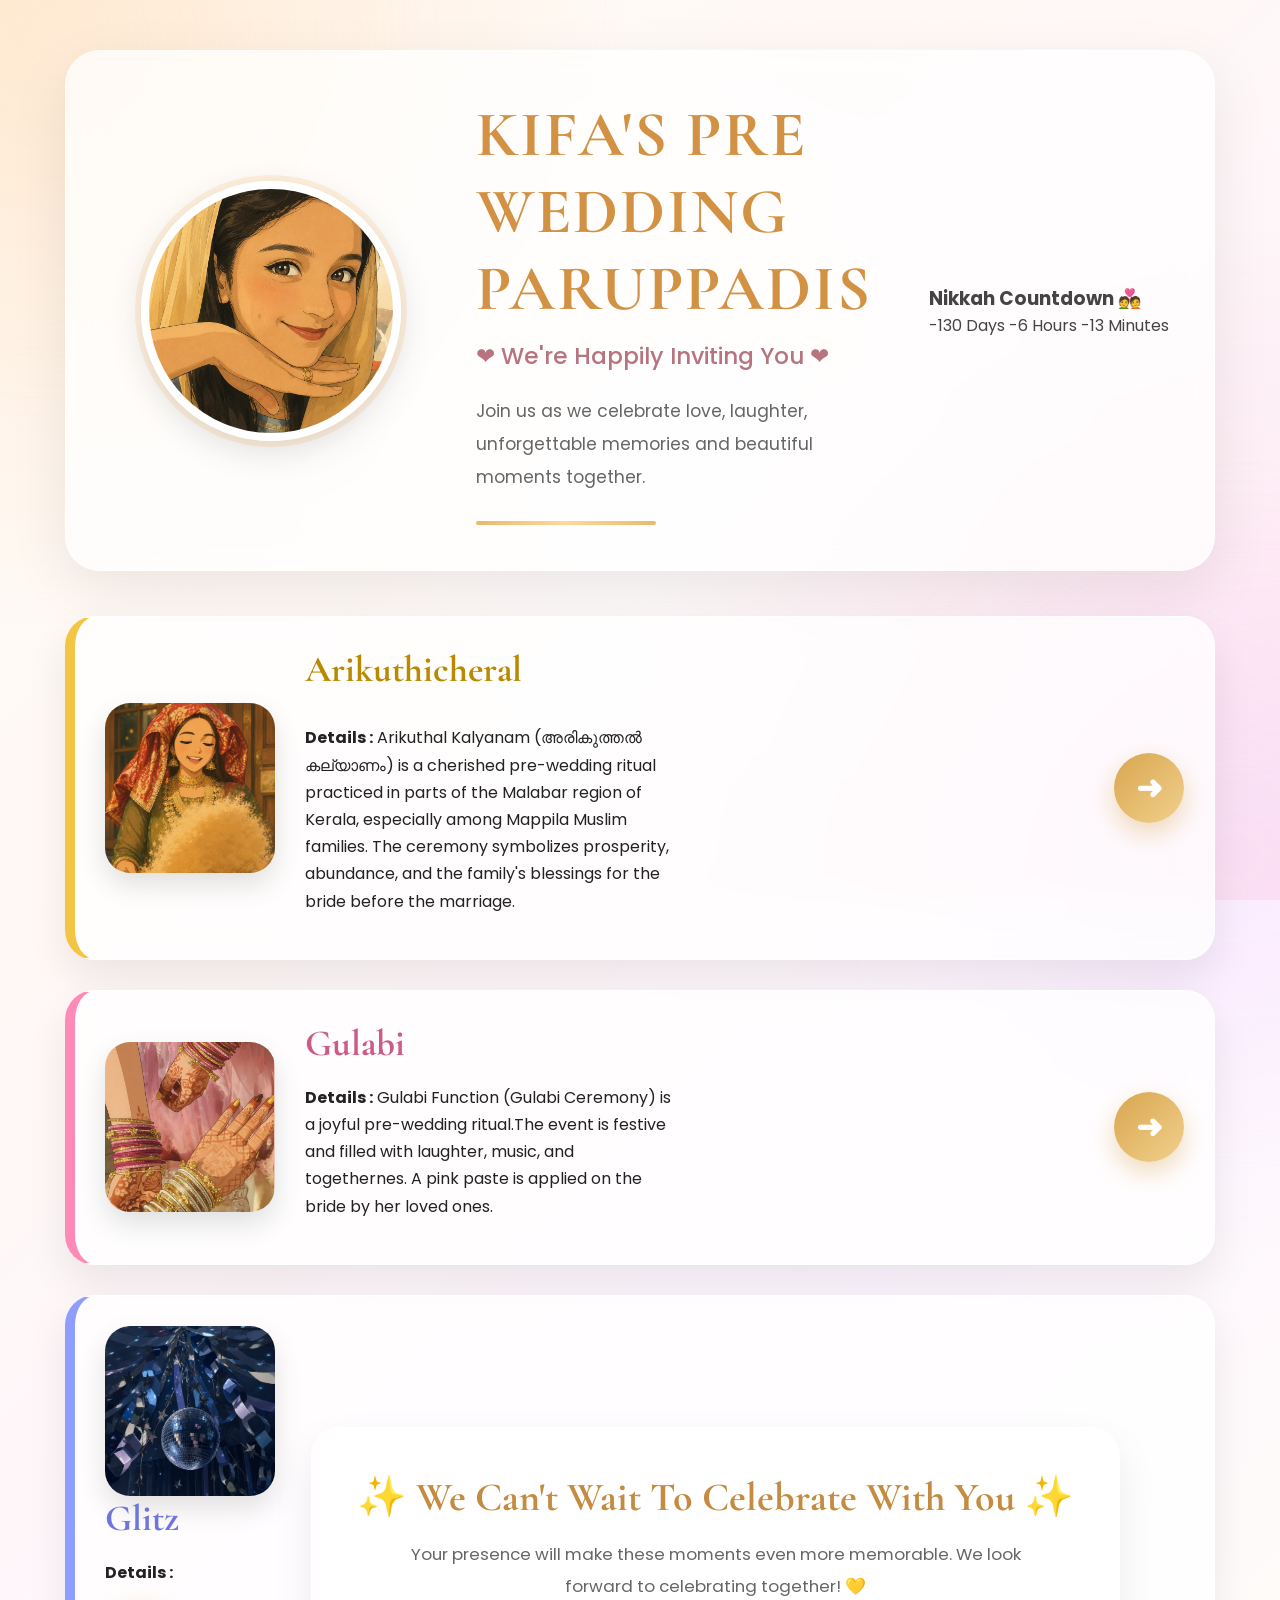
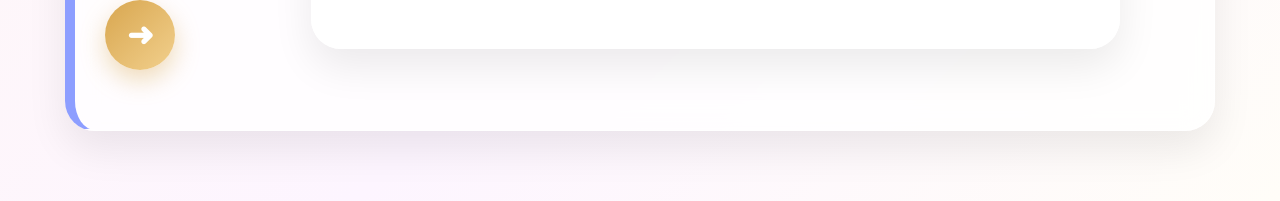
==== index.html @ aa8853e8 "Add Nikkah countdown timer to index.html Added a countdown timer for the Nikkah event and updated th" ====
<!DOCTYPE html>
<html lang="en">

<head>

<meta charset="UTF-8">
<meta name="viewport" content="width=device-width, initial-scale=1.0">

<title>Kifa's Functions</title>

<link rel="stylesheet" href="style.css">

<link href="https://fonts.googleapis.com/css2?family=Poppins:wght@300;400;500;600;700&family=Cormorant+Garamond:wght@500;700&display=swap" rel="stylesheet">

</head>

<body>

<div class="background-blur"></div>

<div class="container">

<!-- ========================= -->
<!-- HERO CARD -->
<!-- ========================= -->

<div class="hero-card">

<div class="hero-left">

<div class="hero-image-circle">

<img src="images\kifa.jpeg"
class="hero-image">

</div>

</div>

<div class="hero-right">

<h1>KIFA'S PRE WEDDING PARUPPADIS</h1>

<h3>❤ We're Happily Inviting You ❤</h3>

<p>

Join us as we celebrate love,
laughter, unforgettable memories
and beautiful moments together.

</p>

<div class="gold-line"></div>

</div>
        <div class="countdown-box">
        <h3>Nikkah Countdown 💑</h3>
        <div id="countdown"></div>
    </div>

</div>
    <script>

const countdown=document.getElementById("countdown");

const target=new Date("July 29, 2026 16:30:00");

setInterval(()=>{

let now=new Date();

let diff=target-now;

let d=Math.floor(diff/(1000*60*60*24));
let h=Math.floor((diff%(1000*60*60*24))/(1000*60*60));
let m=Math.floor((diff%(1000*60*60))/(1000*60));

countdown.innerHTML=
`${d} Days ${h} Hours ${m} Minutes`;

},1000);

</script>

<!-- ========================= -->
<!-- ARIKUTHICHERAL -->
<!-- ========================= -->

<a href="arikuthicheral.html" class="event-link">

<div class="event-card yellow">

<div class="event-image">

<img src="images\ari.jpeg"">

</div>

<div class="event-details">

<h2>Arikuthicheral</h2>

<div class="event-info">

<div>

<p>
    

</p>

<p>


<strong>Details :</strong>

Arikuthal Kalyanam (അരികുത്തൽ കല്യാണം) is a cherished pre-wedding ritual practiced in parts of the Malabar region of Kerala, especially among Mappila Muslim families. The ceremony symbolizes prosperity, abundance, and the family's blessings for the bride before the marriage.

</p>

<p>



</div>

</div>

</div>

<div class="open-button">

➜

</div>

</div>

</a>
<!-- ========================= -->
<!-- GULABI -->
<!-- ========================= -->

<a href="gulabi.html" class="event-link">

<div class="event-card pink">

<div class="event-image">

<img src="images\gulabi.jpeg" alt="Gulabi">

</div>

<div class="event-details">

<h2>Gulabi</h2>

<div class="event-info">

<div>

<p>

<strong>Details :</strong>
Gulabi Function (Gulabi Ceremony) is a joyful pre-wedding ritual.The event is festive and filled with laughter, music, and togethernes. A pink paste is applied on the bride by her loved ones.
</p>

</div>

<div>



</div>

</div>

</div>

<div class="open-button">

➜

</div>

</div>

</a>


<!-- ========================= -->
<!-- GLITZ -->
<!-- ========================= -->

<a href="glitz.html" class="event-link">

<div class="event-card blue">

<div class="event-image">

<img src="images\glitz.jpeg" alt="Glitz">

</div>

<div class="event-details">

<h2>Glitz</h2>

<div class="event-info">

<div>

<p>

<strong>Details :</strong>
</p>

</div>

</div>

<div class="open-button">

➜

</div>

</div>

</a>


<!-- ========================= -->
<!-- FOOTER -->
<!-- ========================= -->

<div class="footer-card">

<h2>✨ We Can't Wait To Celebrate With You ✨</h2>

<p>

Your presence will make these moments
even more memorable.

We look forward to celebrating together!

💛

</p>

</div>

</div>

</body>

</html>
---- style.css ----
/* ================================================= */
/* GLOBAL STYLES */
/* ================================================= */

*{
    margin:0;
    padding:0;
    box-sizing:border-box;
}

html{
    scroll-behavior:smooth;
}

body{

    font-family:'Poppins',sans-serif;

    background:
    linear-gradient(
    135deg,
    #fffdf8 0%,
    #fff8f4 30%,
    #fdf5ff 70%,
    #fffdf8 100%
    );

    color:#444;

    overflow-x:hidden;

    min-height:100vh;

    position:relative;
}

/* BACKGROUND GLOW */

.background-blur{

    position:fixed;

    inset:0;

    z-index:-2;

    background:

    radial-gradient(circle at top left,
    rgba(255,213,170,.45),
    transparent 40%),

    radial-gradient(circle at bottom right,
    rgba(255,185,210,.35),
    transparent 45%),

    radial-gradient(circle at center,
    rgba(255,255,255,.5),
    transparent 60%);
}

/* FLOATING BACKGROUND BLOBS */

body::before{

    content:"";

    position:fixed;

    width:420px;
    height:420px;

    background:#ffe7cc;

    border-radius:50%;

    top:-170px;
    left:-150px;

    opacity:.30;

    filter:blur(90px);

    animation:blobMove1 18s ease-in-out infinite alternate;

    z-index:-1;
}

body::after{

    content:"";

    position:fixed;

    width:450px;
    height:450px;

    background:#f6d9ff;

    border-radius:50%;

    bottom:-180px;
    right:-180px;

    opacity:.30;

    filter:blur(90px);

    animation:blobMove2 20s ease-in-out infinite alternate;

    z-index:-1;
}

/* ================================================= */
/* CONTAINER */
/* ================================================= */

.container{

    width:92%;

    max-width:1150px;

    margin:auto;

    padding:50px 0 70px;
}

/* ================================================= */
/* HERO */
/* ================================================= */

.hero-card{

    position:relative;

    display:flex;

    align-items:center;

    gap:45px;

    background:
    rgba(255,255,255,.75);

    backdrop-filter:blur(16px);

    border-radius:35px;

    padding:45px;

    margin-bottom:45px;

    box-shadow:
    0 20px 60px rgba(0,0,0,.08);

    border:1px solid rgba(255,255,255,.7);

    animation:fadeUp .9s ease;
}

/* LEFT */

.hero-left{

    width:320px;

    display:flex;

    justify-content:center;

    align-items:center;
}

.hero-image-circle{

    width:260px;

    height:260px;

    border-radius:50%;

    overflow:hidden;

    border:8px solid white;

    box-shadow:

    0 10px 35px rgba(0,0,0,.12),

    0 0 0 6px rgba(255,223,186,.45);

    transition:.5s;
}

.hero-image-circle:hover{

    transform:scale(1.04);
}

.hero-image{

    width:100%;

    height:100%;

    object-fit:cover;
}

/* RIGHT */

.hero-right{

    flex:1;
}

.hero-right h1{

    font-family:
    'Cormorant Garamond',
    serif;

    font-size:4rem;

    color:#d29143;

    letter-spacing:2px;

    margin-bottom:12px;
}

.hero-right h3{

    color:#b7747f;

    font-weight:500;

    font-size:1.45rem;

    margin-bottom:22px;
}

.hero-right p{

    line-height:1.9;

    font-size:1.08rem;

    color:#666;

    max-width:550px;
}

/* GOLD DIVIDER */

.gold-line{

    width:180px;

    height:4px;

    border-radius:30px;

    margin-top:28px;

    background:
    linear-gradient(
    90deg,
    #e8bb69,
    #ffd89c,
    #e8bb69
    );

    animation:goldGlow 3s infinite;
}

/* ================================================= */
/* FLORAL DECORATION */
/* ================================================= */

.corner-flower{

    position:absolute;

    width:120px;

    pointer-events:none;

    opacity:.9;
}

.top-flower{

    top:-18px;

    right:-18px;
}

.bottom-flower{

    bottom:-18px;

    left:-18px;

    transform:rotate(180deg);
}

/* ================================================= */
/* ANIMATIONS */
/* ================================================= */

@keyframes fadeUp{

    from{

        opacity:0;

        transform:
        translateY(35px);
    }

    to{

        opacity:1;

        transform:
        translateY(0);
    }
}

@keyframes goldGlow{

    0%{

        opacity:.7;

        transform:scaleX(.9);
    }

    50%{

        opacity:1;

        transform:scaleX(1.05);
    }

    100%{

        opacity:.7;

        transform:scaleX(.9);
    }
}

@keyframes blobMove1{

    from{

        transform:
        translate(0,0);
    }

    to{

        transform:
        translate(80px,60px);
    }
}

@keyframes blobMove2{

    from{

        transform:
        translate(0,0);
    }

    to{

        transform:
        translate(-80px,-70px);
    }
}

/* ================================================= */
/* EVENT LINKS */
/* ================================================= */

.event-link{

    text-decoration:none;

    color:inherit;

    display:block;

    margin-bottom:30px;
}

/* ================================================= */
/* EVENT CARD */
/* ================================================= */

.event-card{

    position:relative;

    display:flex;

    align-items:center;

    gap:30px;

    padding:30px;

    border-radius:30px;

    background:
    rgba(255,255,255,.78);

    backdrop-filter:blur(15px);

    border:1px solid rgba(255,255,255,.7);

    box-shadow:
    0 18px 40px rgba(0,0,0,.08);

    transition:
    transform .4s,
    box-shadow .4s;

    overflow:hidden;

    animation:
    fadeUp .9s ease;
}

/* SHINE EFFECT */

.event-card::before{

    content:"";

    position:absolute;

    top:0;

    left:-130%;

    width:60%;

    height:100%;

    background:

    linear-gradient(
    90deg,
    transparent,
    rgba(255,255,255,.85),
    transparent
    );

    transform:skewX(-25deg);

    transition:1.2s;
}

.event-card:hover::before{

    left:150%;
}

/* HOVER */

.event-card:hover{

    transform:
    translateY(-10px)
    scale(1.02);

    box-shadow:
    0 28px 60px rgba(0,0,0,.14);
}

/* ================================================= */
/* COLOURED LEFT BORDER */
/* ================================================= */

.yellow{

    border-left:10px solid #f4c542;
}

.pink{

    border-left:10px solid #ff8ab8;
}

.blue{

    border-left:10px solid #8d9eff;
}

/* ================================================= */
/* EVENT IMAGE */
/* ================================================= */

.event-image{

    width:170px;

    height:170px;

    flex-shrink:0;

    border-radius:25px;

    overflow:hidden;

    background:white;

    box-shadow:
    0 12px 28px rgba(0,0,0,.12);

    transition:.4s;
}

.event-card:hover .event-image{

    transform:
    rotate(-2deg)
    scale(1.04);
}

.event-image img{

    width:100%;

    height:100%;

    object-fit:cover;

    display:block;
}

/* ================================================= */
/* EVENT DETAILS */
/* ================================================= */

.event-details{

    flex:1;
}

.event-details h2{

    font-family:
    'Cormorant Garamond',
    serif;

    font-size:2.3rem;

    color:#b77b3d;

    margin-bottom:18px;
}

/* ================================================= */
/* INFORMATION GRID */
/* ================================================= */

.event-info{

    display:grid;

    grid-template-columns:
    1fr
    1fr;

    gap:18px 40px;
}

.event-info p{

    margin-bottom:14px;

    font-size:1rem;

    line-height:1.7;

    color:#222;
}

.event-info strong{

    color:#222;
}

/* ================================================= */
/* OPEN BUTTON */
/* ================================================= */

.open-button{

    width:70px;

    height:70px;

    flex-shrink:0;

    border-radius:50%;

    display:flex;

    align-items:center;

    justify-content:center;

    font-size:2rem;

    font-weight:700;

    color:white;

    background:

    linear-gradient(
    135deg,
    #d8a64f,
    #f2d08d
    );

    box-shadow:
    0 10px 25px rgba(216,166,79,.4);

    transition:.4s;
}

.event-card:hover .open-button{

    transform:
    rotate(45deg)
    scale(1.12);

    box-shadow:
    0 15px 35px rgba(216,166,79,.6);
}

/* ================================================= */
/* DIFFERENT TITLE COLOURS */
/* ================================================= */

.yellow h2{

    color:#b98900;
}

.pink h2{

    color:#cc5b88;
}

.blue h2{

    color:#6d76dd;
}

/* ================================================= */
/* CARD GLOW */
/* ================================================= */

.event-card:hover{

    border-color:
    rgba(255,220,180,.8);
}

.event-card:hover .event-image{

    box-shadow:

    0 20px 35px rgba(0,0,0,.18),

    0 0 20px rgba(255,220,180,.5);
}

/* ================================================= */
/* FOOTER CARD */
/* ================================================= */

.footer-card{

    margin-top:50px;

    background:
    rgba(255,255,255,.75);

    backdrop-filter:blur(15px);

    border-radius:30px;

    padding:45px;

    text-align:center;

    box-shadow:
    0 18px 40px rgba(0,0,0,.08);

    border:1px solid rgba(255,255,255,.7);

    animation:fadeUp 1s ease;
}

.footer-card h2{

    font-family:'Cormorant Garamond',serif;

    font-size:2.5rem;

    color:#c48b41;

    margin-bottom:18px;
}

.footer-card p{

    font-size:1.05rem;

    line-height:1.9;

    color:#666;

    max-width:650px;

    margin:auto;
}

/* ================================================= */
/* SCROLLBAR */
/* ================================================= */

::-webkit-scrollbar{

    width:10px;
}

::-webkit-scrollbar-track{

    background:#f8f5f2;
}

::-webkit-scrollbar-thumb{

    background:#d7b07a;

    border-radius:20px;
}

::-webkit-scrollbar-thumb:hover{

    background:#c69555;
}

/* ================================================= */
/* IMAGE HOVER EFFECT */
/* ================================================= */

.hero-image{

    transition:
    transform .5s ease,
    filter .5s ease;
}

.hero-image:hover{

    transform:scale(1.08);

    filter:brightness(1.08);
}

.event-image img{

    transition:
    transform .5s ease;
}

.event-card:hover .event-image img{

    transform:scale(1.08);
}

/* ================================================= */
/* CARD ENTRANCE DELAYS */
/* ================================================= */

.event-link:nth-of-type(1){

    animation-delay:.15s;
}

.event-link:nth-of-type(2){

    animation-delay:.3s;
}

.event-link:nth-of-type(3){

    animation-delay:.45s;
}

/* ================================================= */
/* SMALL TRANSITIONS */
/* ================================================= */

h1,
h2,
h3,
p,
img,
a,
div{

    transition:.3s;
}

/* ================================================= */
/* TABLET */
/* ================================================= */

@media (max-width:992px){

.hero-card{

    flex-direction:column;

    text-align:center;

    padding:35px;
}

.hero-left{

    width:100%;
}

.hero-right{

    width:100%;
}

.hero-right p{

    max-width:100%;
}

.event-card{

    flex-direction:column;

    align-items:center;

    text-align:center;
}

.event-info{

    grid-template-columns:1fr;

    gap:10px;
}

.open-button{

    margin-top:20px;
}

}

/* ================================================= */
/* MOBILE */
/* ================================================= */

@media (max-width:768px){

.container{

    width:95%;

    padding:25px 0 40px;
}

.hero-card{

    padding:25px;
}

.hero-image-circle{

    width:190px;

    height:190px;
}

.hero-right h1{

    font-size:2.4rem;
}

.hero-right h3{

    font-size:1.15rem;
}

.hero-right p{

    font-size:.95rem;

    line-height:1.7;
}

.corner-flower{

    width:70px;
}

.event-card{

    padding:22px;

    gap:20px;
}

.event-image{

    width:140px;

    height:140px;
}

.event-details h2{

    font-size:2rem;
}

.event-info{

    display:block;
}

.event-info p{

    font-size:.92rem;

    margin-bottom:12px;
}

.open-button{

    width:58px;

    height:58px;

    font-size:1.6rem;
}

.footer-card{

    padding:28px;
}

.footer-card h2{

    font-size:2rem;
}

.footer-card p{

    font-size:.95rem;
}

}

/* ================================================= */
/* SMALL MOBILE */
/* ================================================= */

@media (max-width:480px){

.hero-right h1{

    font-size:2rem;
}

.hero-image-circle{

    width:160px;

    height:160px;
}

.event-image{

    width:120px;

    height:120px;
}

.event-details h2{

    font-size:1.7rem;
}

.event-info p{

    font-size:.88rem;
}

.open-button{

    width:52px;

    height:52px;

    font-size:1.4rem;
}

.footer-card h2{

    font-size:1.7rem;
}

}

/* ================================================= */
/* FLOATING ANIMATION */
/* ================================================= */

.hero-card{

    animation:
    fadeUp 1s ease,
    floatingCard 6s ease-in-out infinite;
}

@keyframes floatingCard{

    0%{

        transform:translateY(0px);
    }

    50%{

        transform:translateY(-6px);
    }

    100%{

        transform:translateY(0px);
    }
}

/* ================================================= */
/* SOFT GLOW */
/* ================================================= */

.hero-card:hover,
.footer-card:hover{

    box-shadow:
    0 25px 60px rgba(212,170,95,.18);
}

.event-card:hover{

    box-shadow:
    0 25px 55px rgba(212,170,95,.20);
}
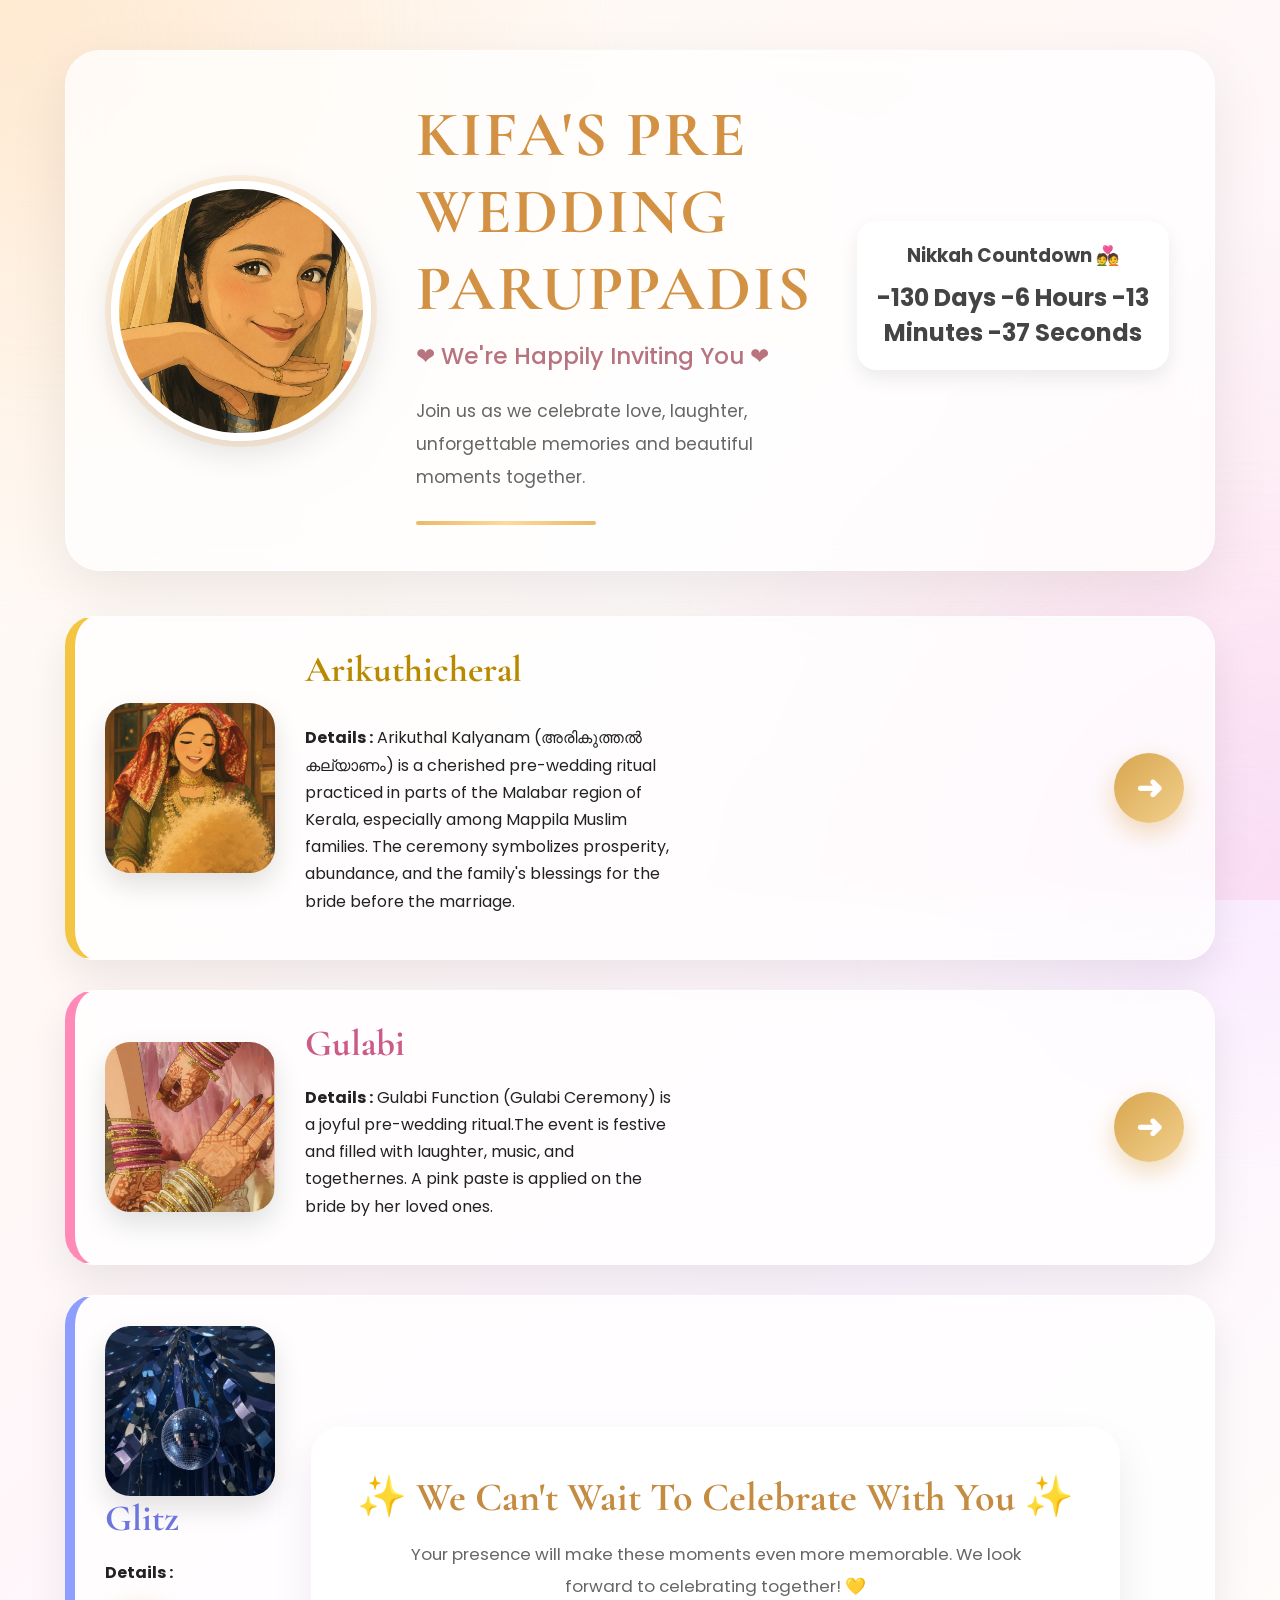
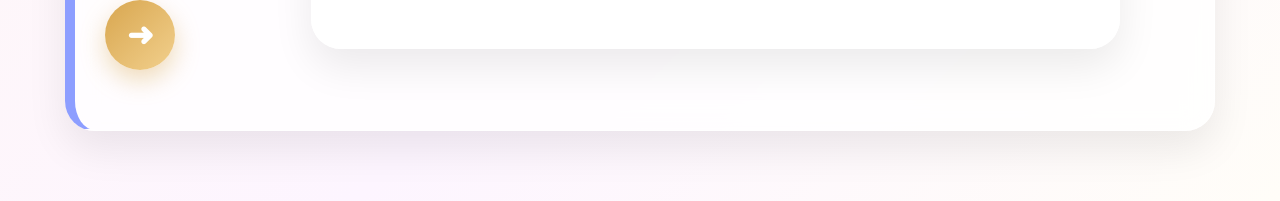
==== commit 4670bb97: "Enhance countdown timer with seconds display Added seconds to the countdown timer and fixed formatti" ====
--- a/index.html
+++ b/index.html
@@ -75,9 +75,10 @@
 let d=Math.floor(diff/(1000*60*60*24));
 let h=Math.floor((diff%(1000*60*60*24))/(1000*60*60));
 let m=Math.floor((diff%(1000*60*60))/(1000*60));
-
+let s=Math.floor((diff%(1000*60))/(1000));
+        
 countdown.innerHTML=
-`${d} Days ${h} Hours ${m} Minutes`;
+`${d} Days ${h} Hours ${m} Minutes ${s} Seconds` ;
 
 },1000);
 
--- a/style.css
+++ b/style.css
@@ -59,6 +59,21 @@
     transparent 60%);
 }
 
+
+.countdown-box{
+background:white;
+padding:20px;
+margin-bottom:30px;
+border-radius:20px;
+text-align:center;
+box-shadow:0 8px 20px rgba(0,0,0,.08);
+}
+
+#countdown{
+font-size:1.5rem;
+margin-top:10px;
+font-weight:bold;
+}
 /* FLOATING BACKGROUND BLOBS */
 
 body::before{
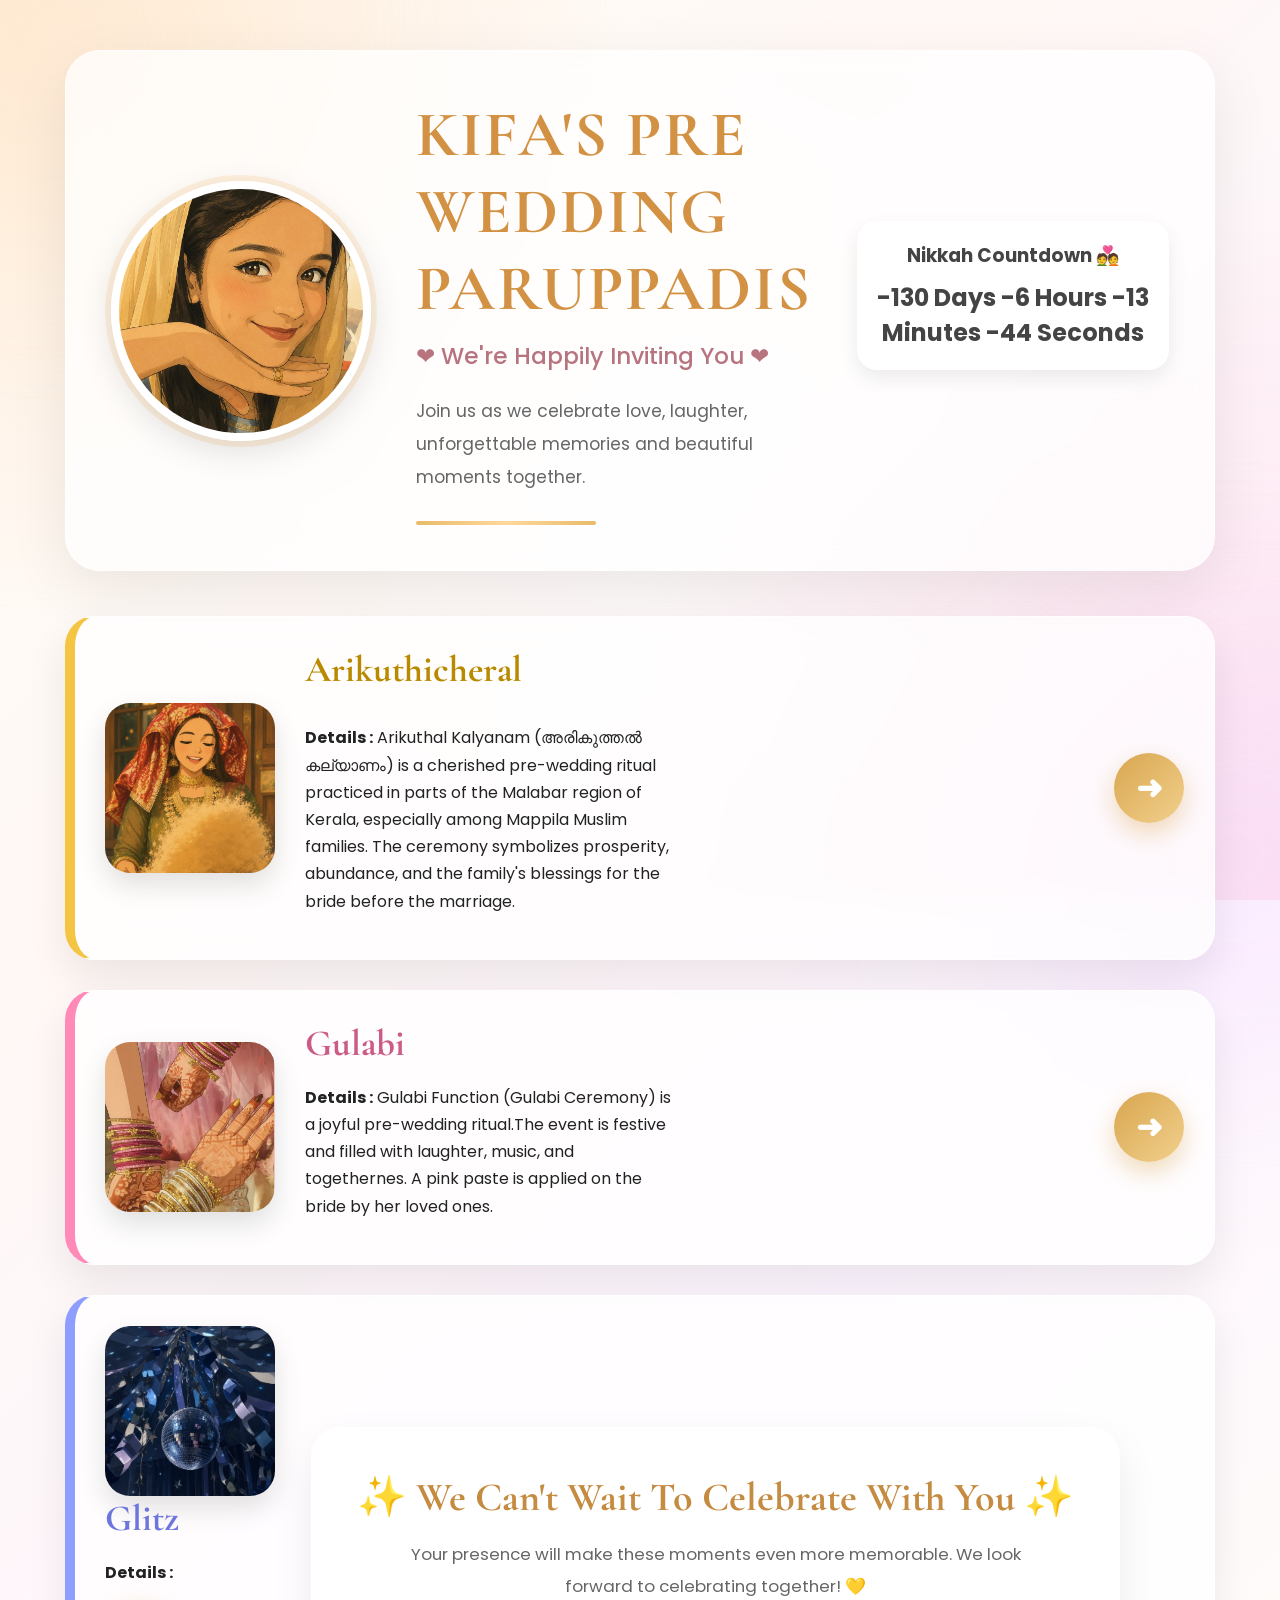
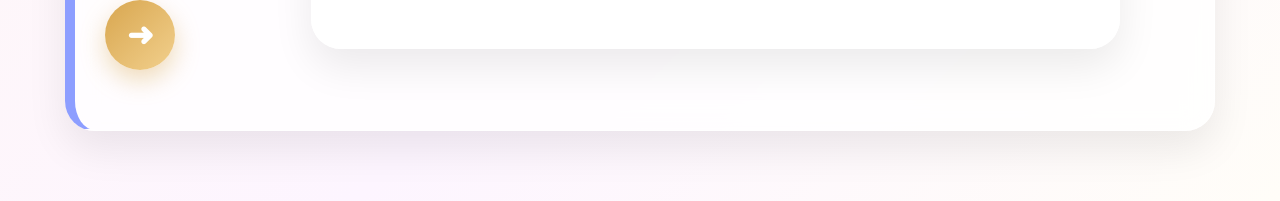
==== commit 9fd03628: "Fix HTML structure and update countdown script" ====
--- a/index.html
+++ b/index.html
@@ -60,7 +60,8 @@
     </div>
 
 </div>
-    <script>
+    
+<script>
 
 const countdown=document.getElementById("countdown");
 
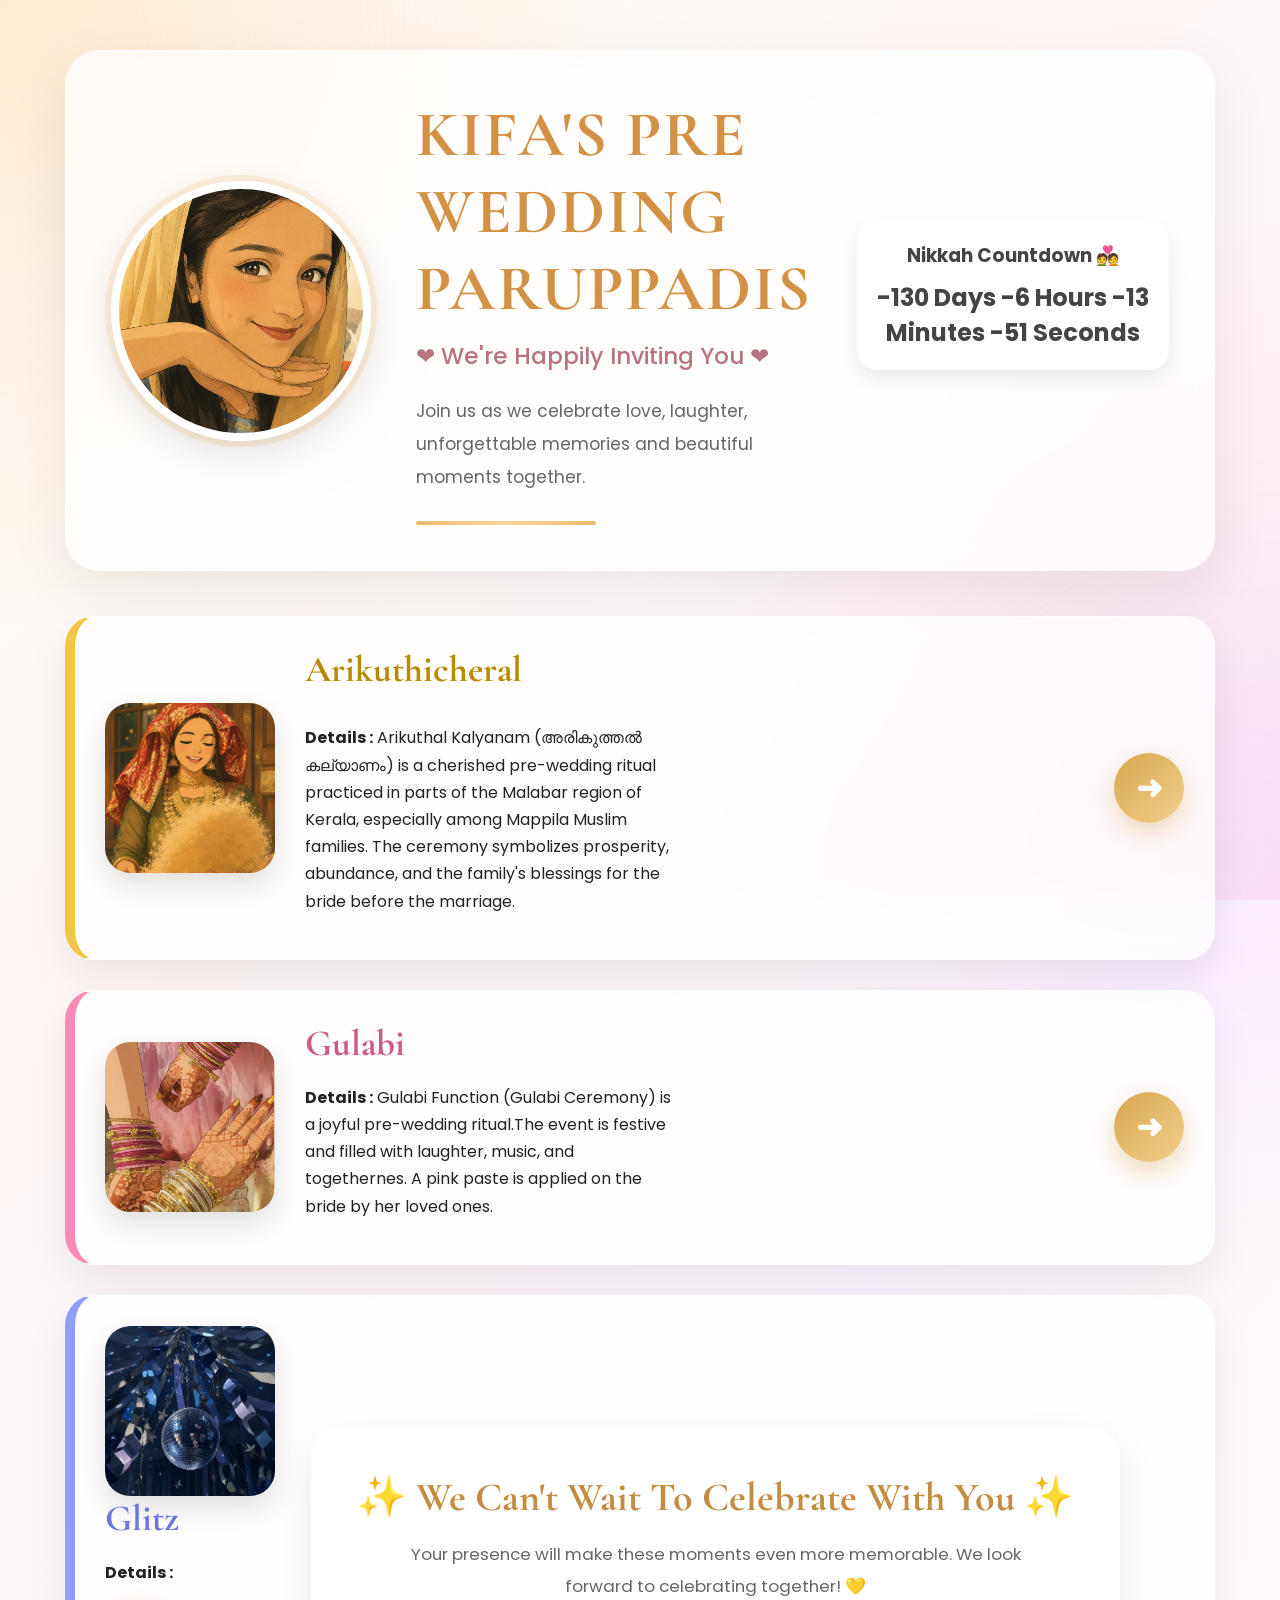
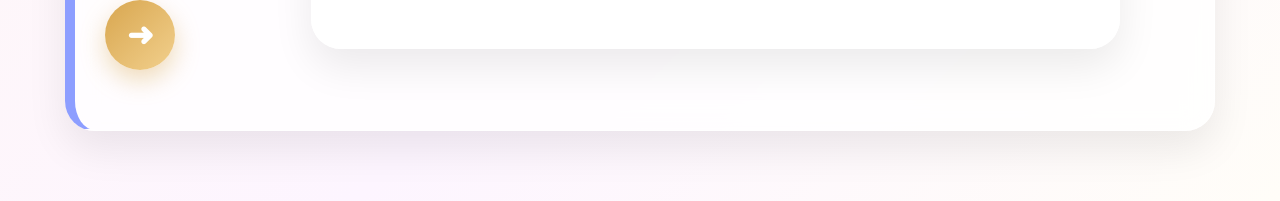
==== commit 281b729e: "Update index.html" ====
--- a/index.html
+++ b/index.html
@@ -95,7 +95,7 @@
 
 <div class="event-image">
 
-<img src="images\ari.jpeg"">
+<img src="images\ari.jpeg">
 
 </div>
 
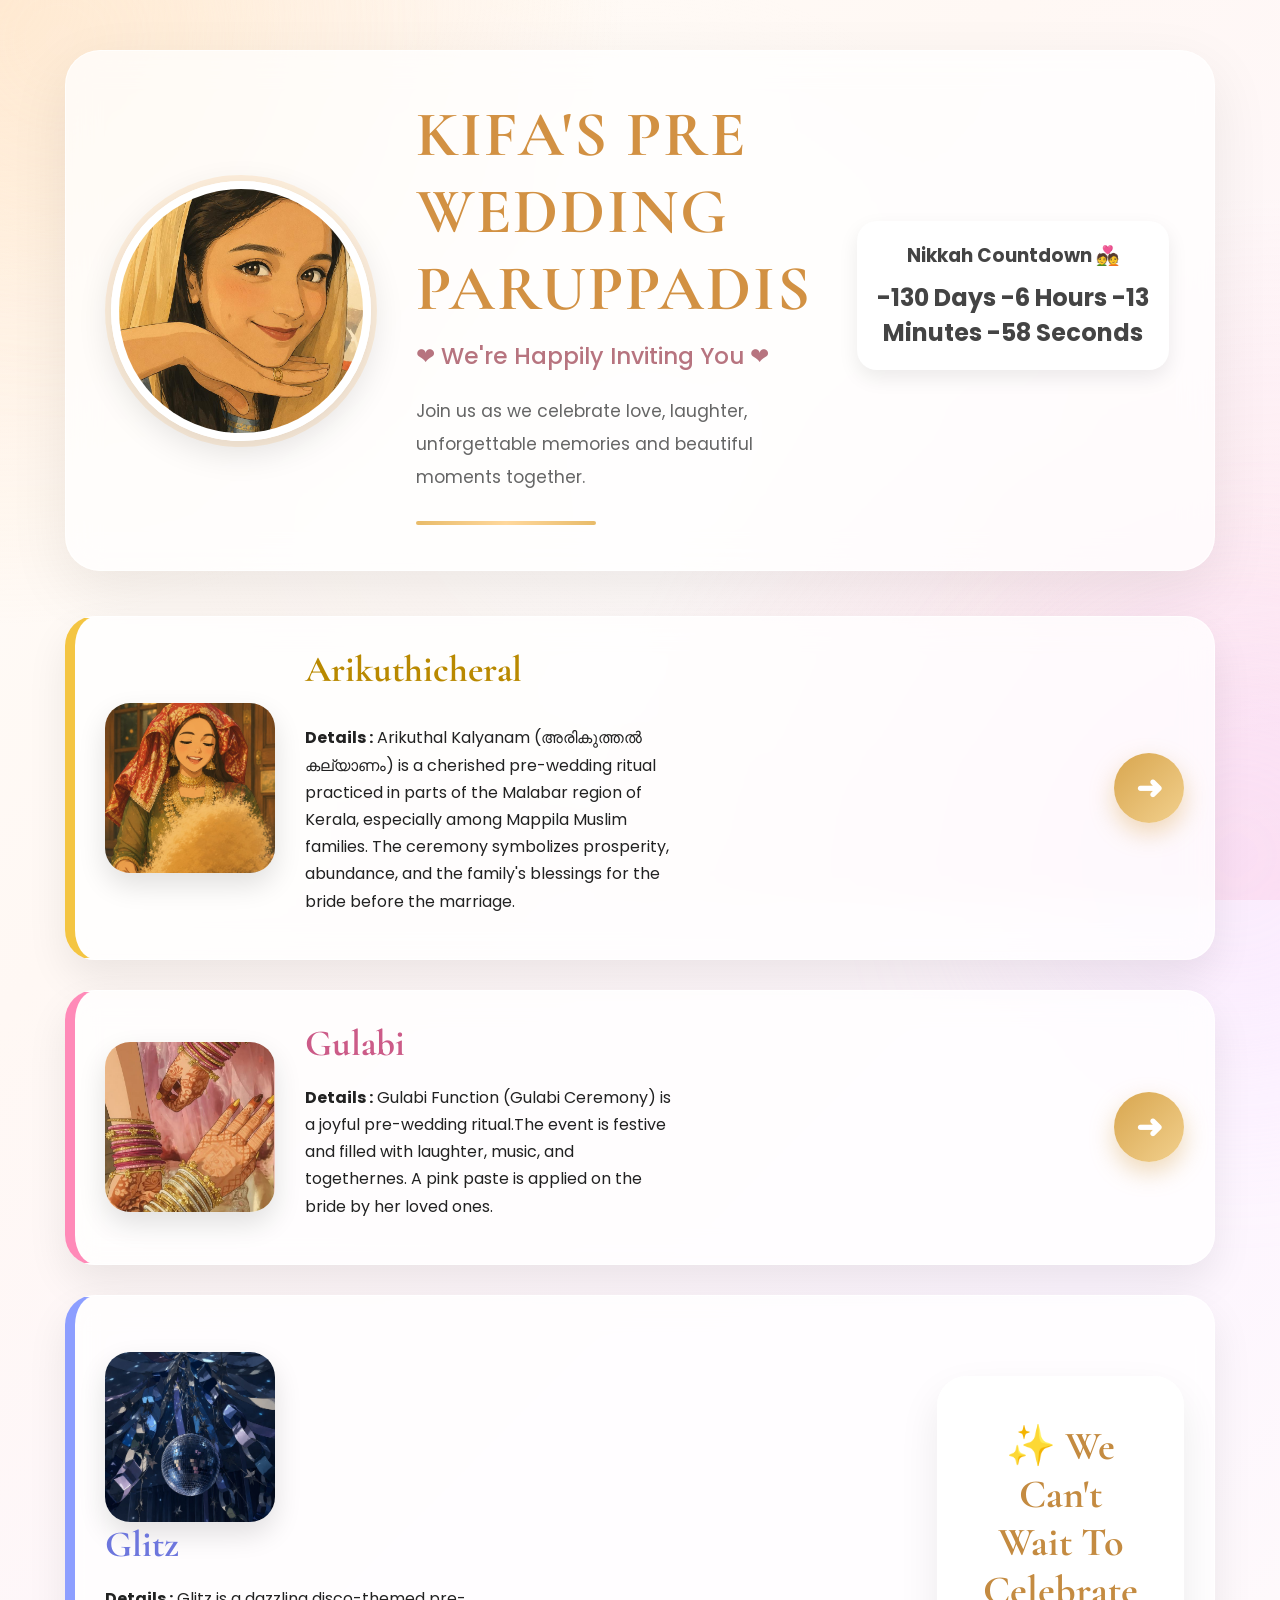
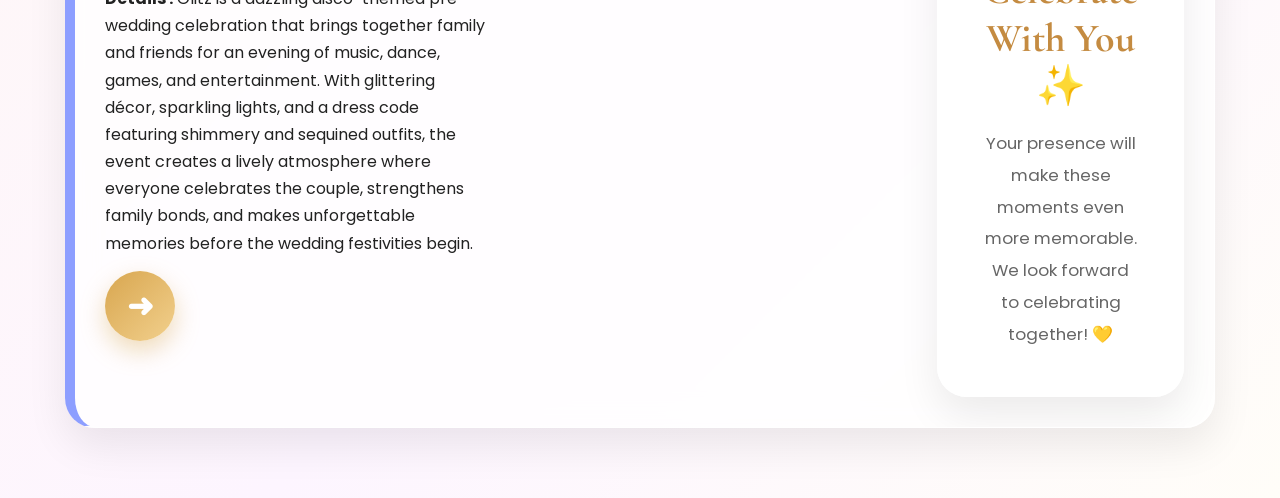
==== commit 3d91851f: "Fix HTML formatting and improve event details" ====
--- a/index.html
+++ b/index.html
@@ -216,6 +216,9 @@
 <p>
 
 <strong>Details :</strong>
+
+Glitz is a dazzling disco-themed pre-wedding celebration that brings together family and friends for an evening of music, dance, games, and entertainment. With glittering décor, sparkling lights, and a dress code featuring shimmery and sequined outfits, the event creates a lively atmosphere where everyone celebrates the couple, strengthens family bonds, and makes unforgettable memories before the wedding festivities begin.
+
 </p>
 
 </div>
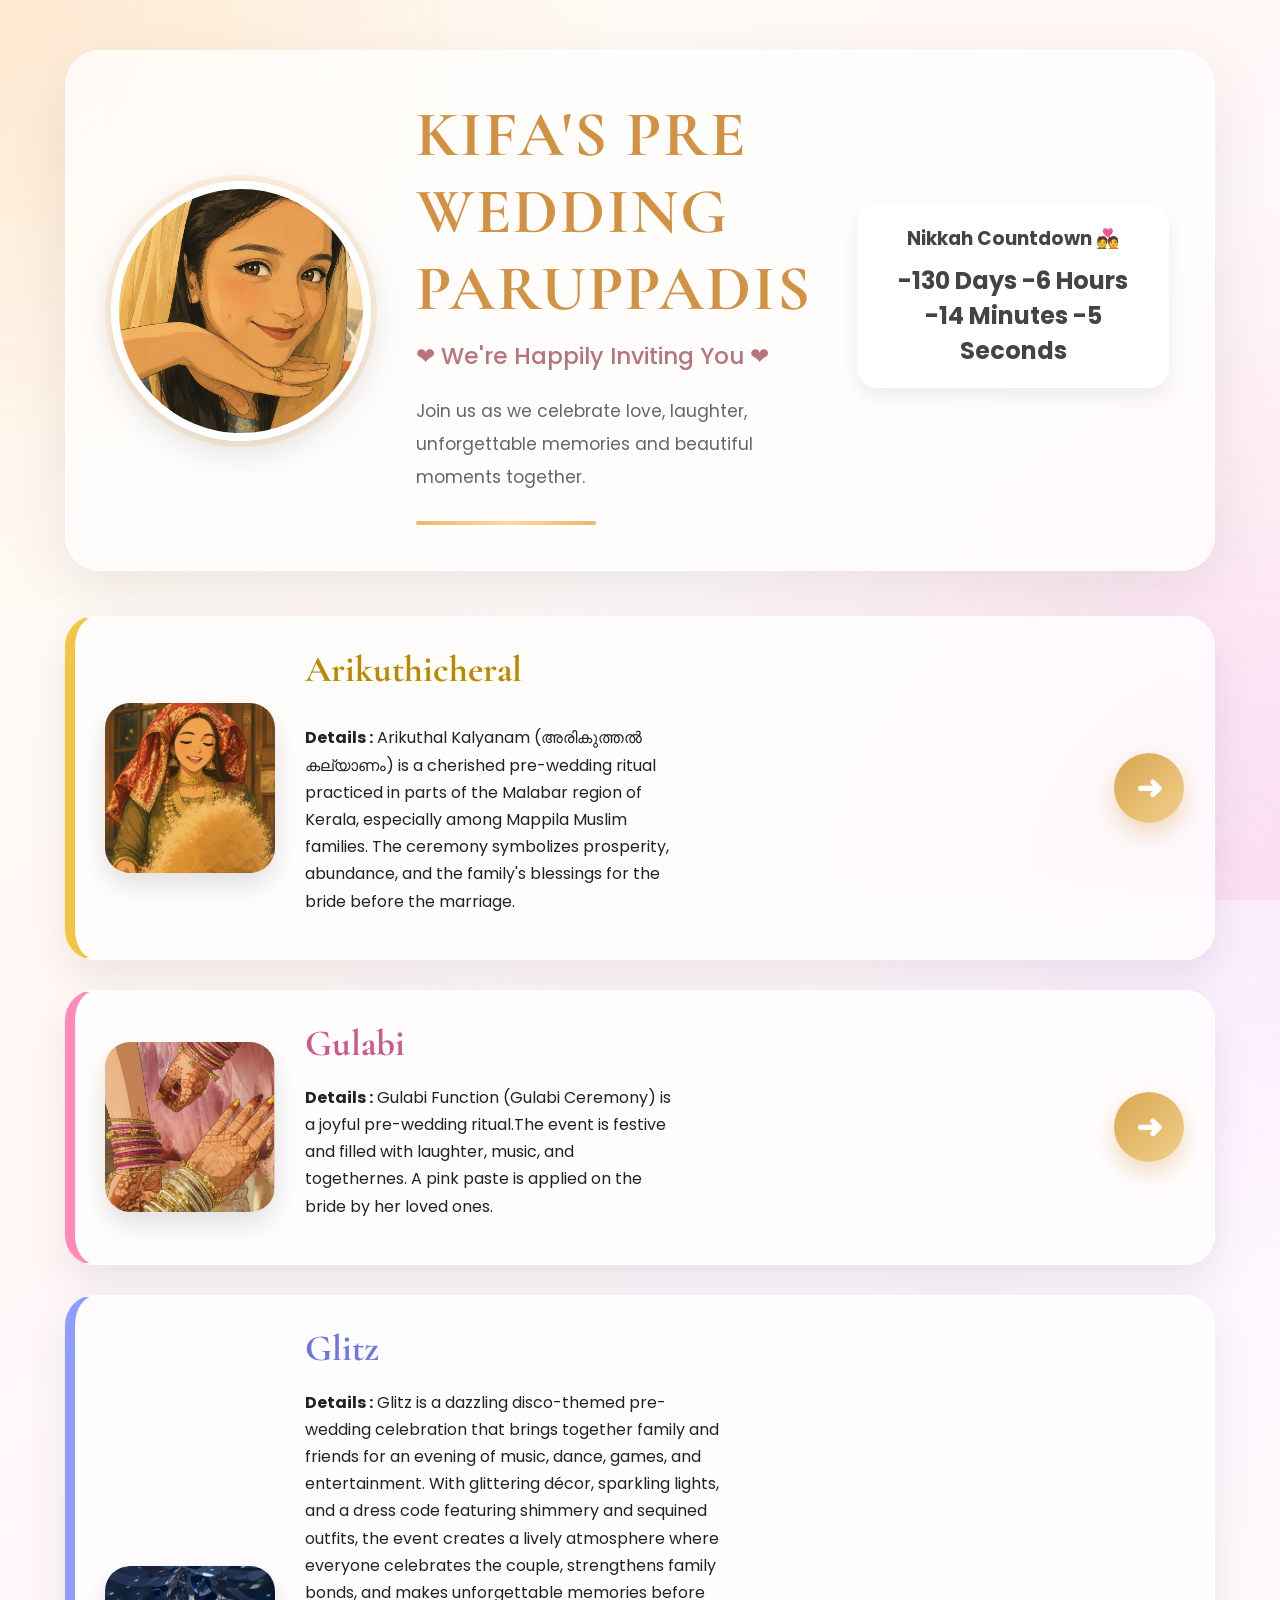
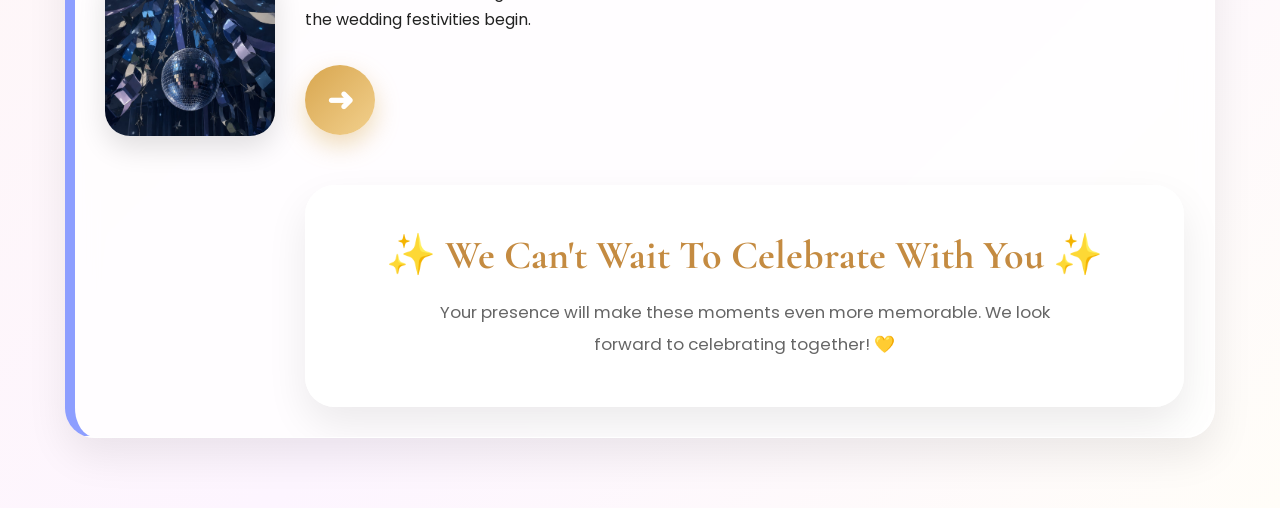
==== commit 5a96a629: "Update index.html" ====
--- a/index.html
+++ b/index.html
@@ -222,7 +222,7 @@
 </p>
 
 </div>
-
+<div>
 </div>
 
 <div class="open-button">
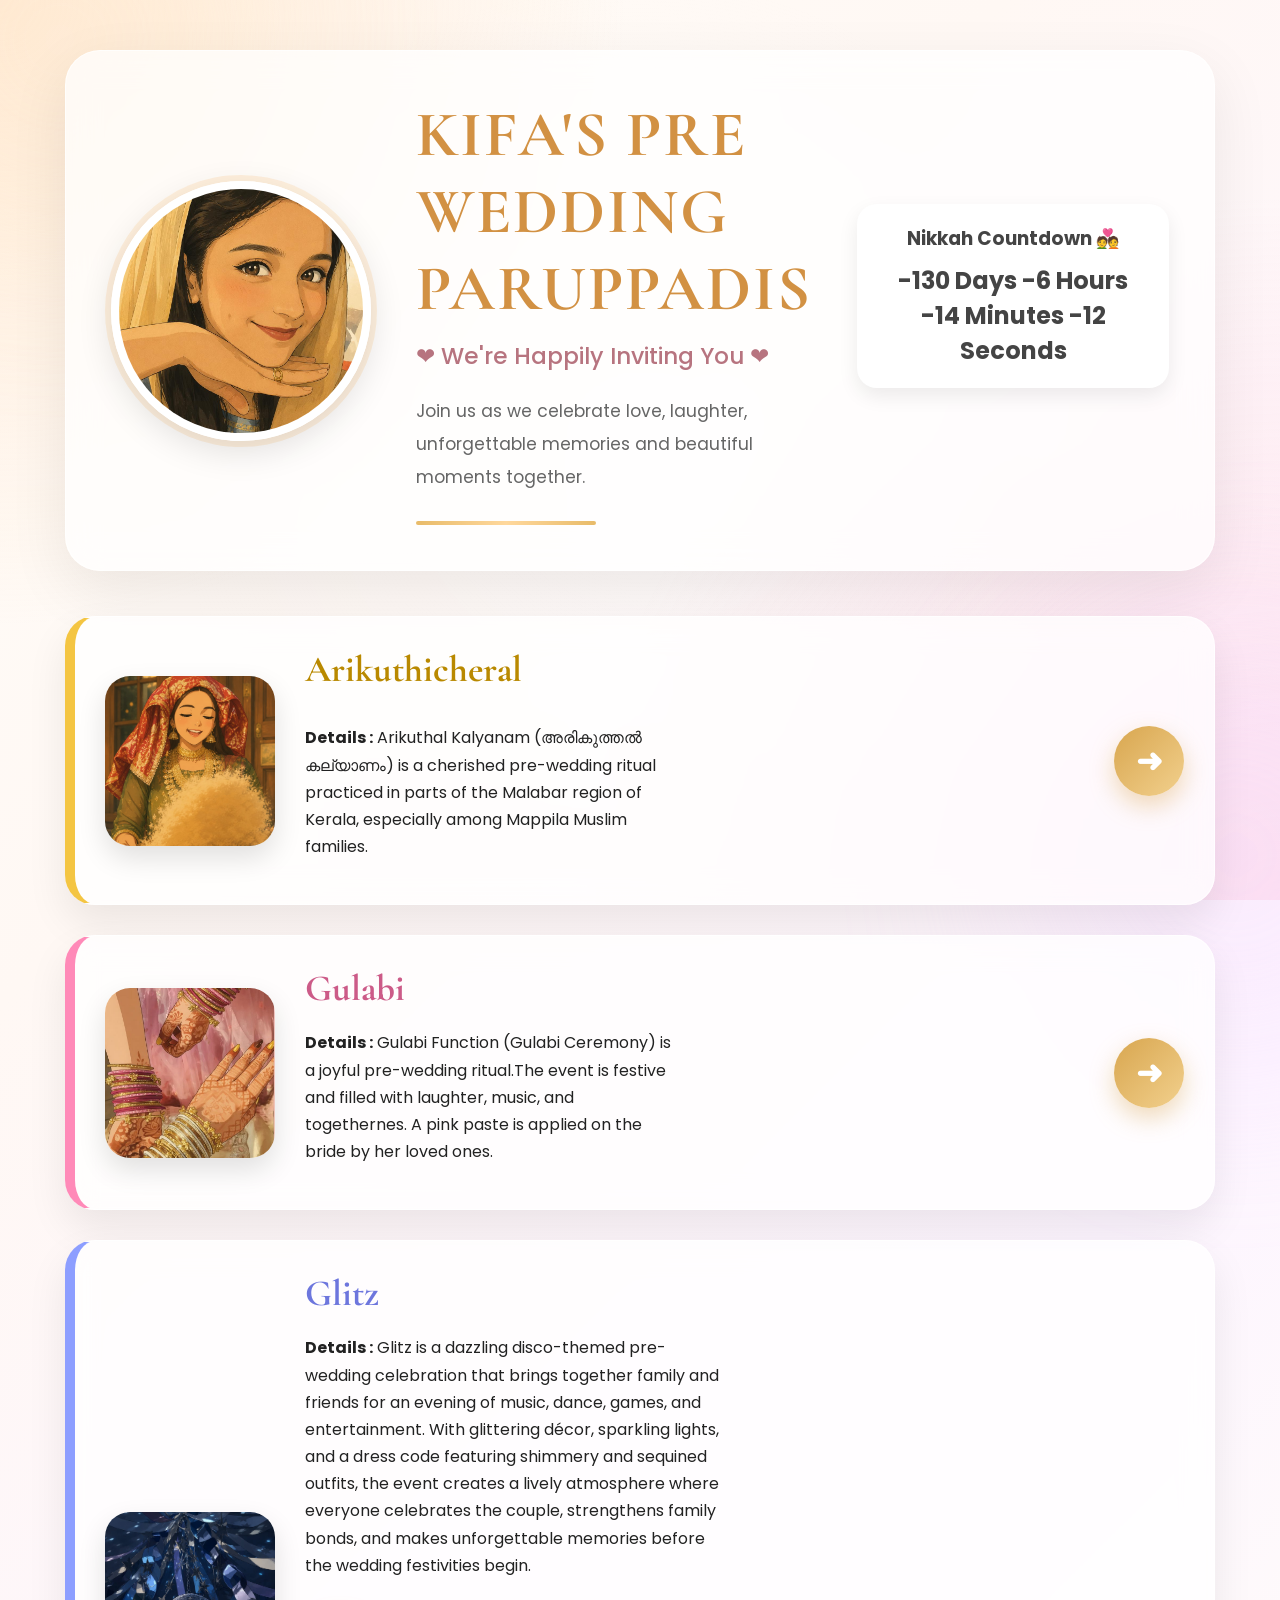
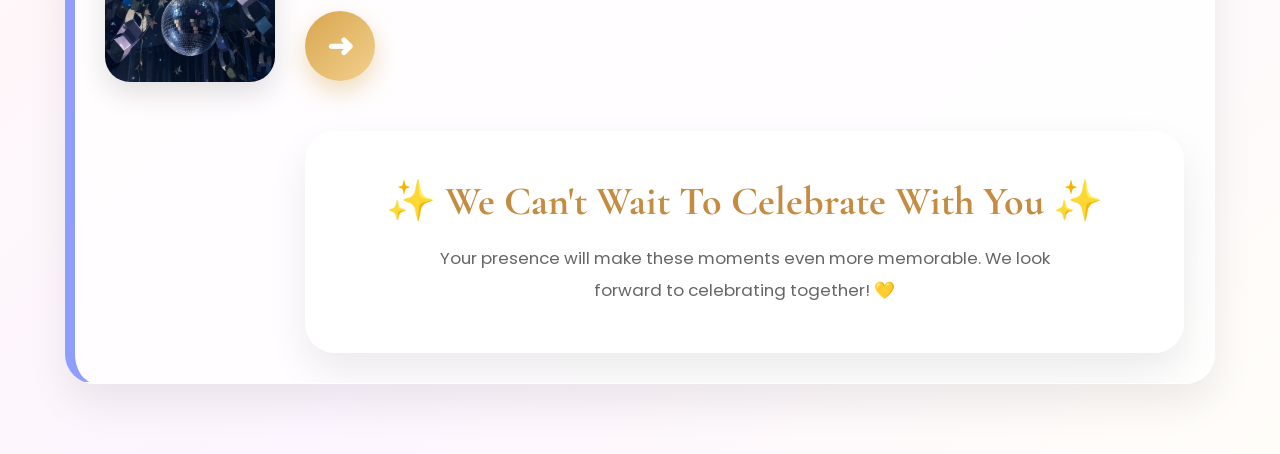
==== commit 0cf80ced: "Fix HTML formatting and structure" ====
--- a/index.html
+++ b/index.html
@@ -117,7 +117,7 @@
 
 <strong>Details :</strong>
 
-Arikuthal Kalyanam (അരികുത്തൽ കല്യാണം) is a cherished pre-wedding ritual practiced in parts of the Malabar region of Kerala, especially among Mappila Muslim families. The ceremony symbolizes prosperity, abundance, and the family's blessings for the bride before the marriage.
+Arikuthal Kalyanam (അരികുത്തൽ കല്യാണം) is a cherished pre-wedding ritual practiced in parts of the Malabar region of Kerala, especially among Mappila Muslim families.
 
 </p>
 
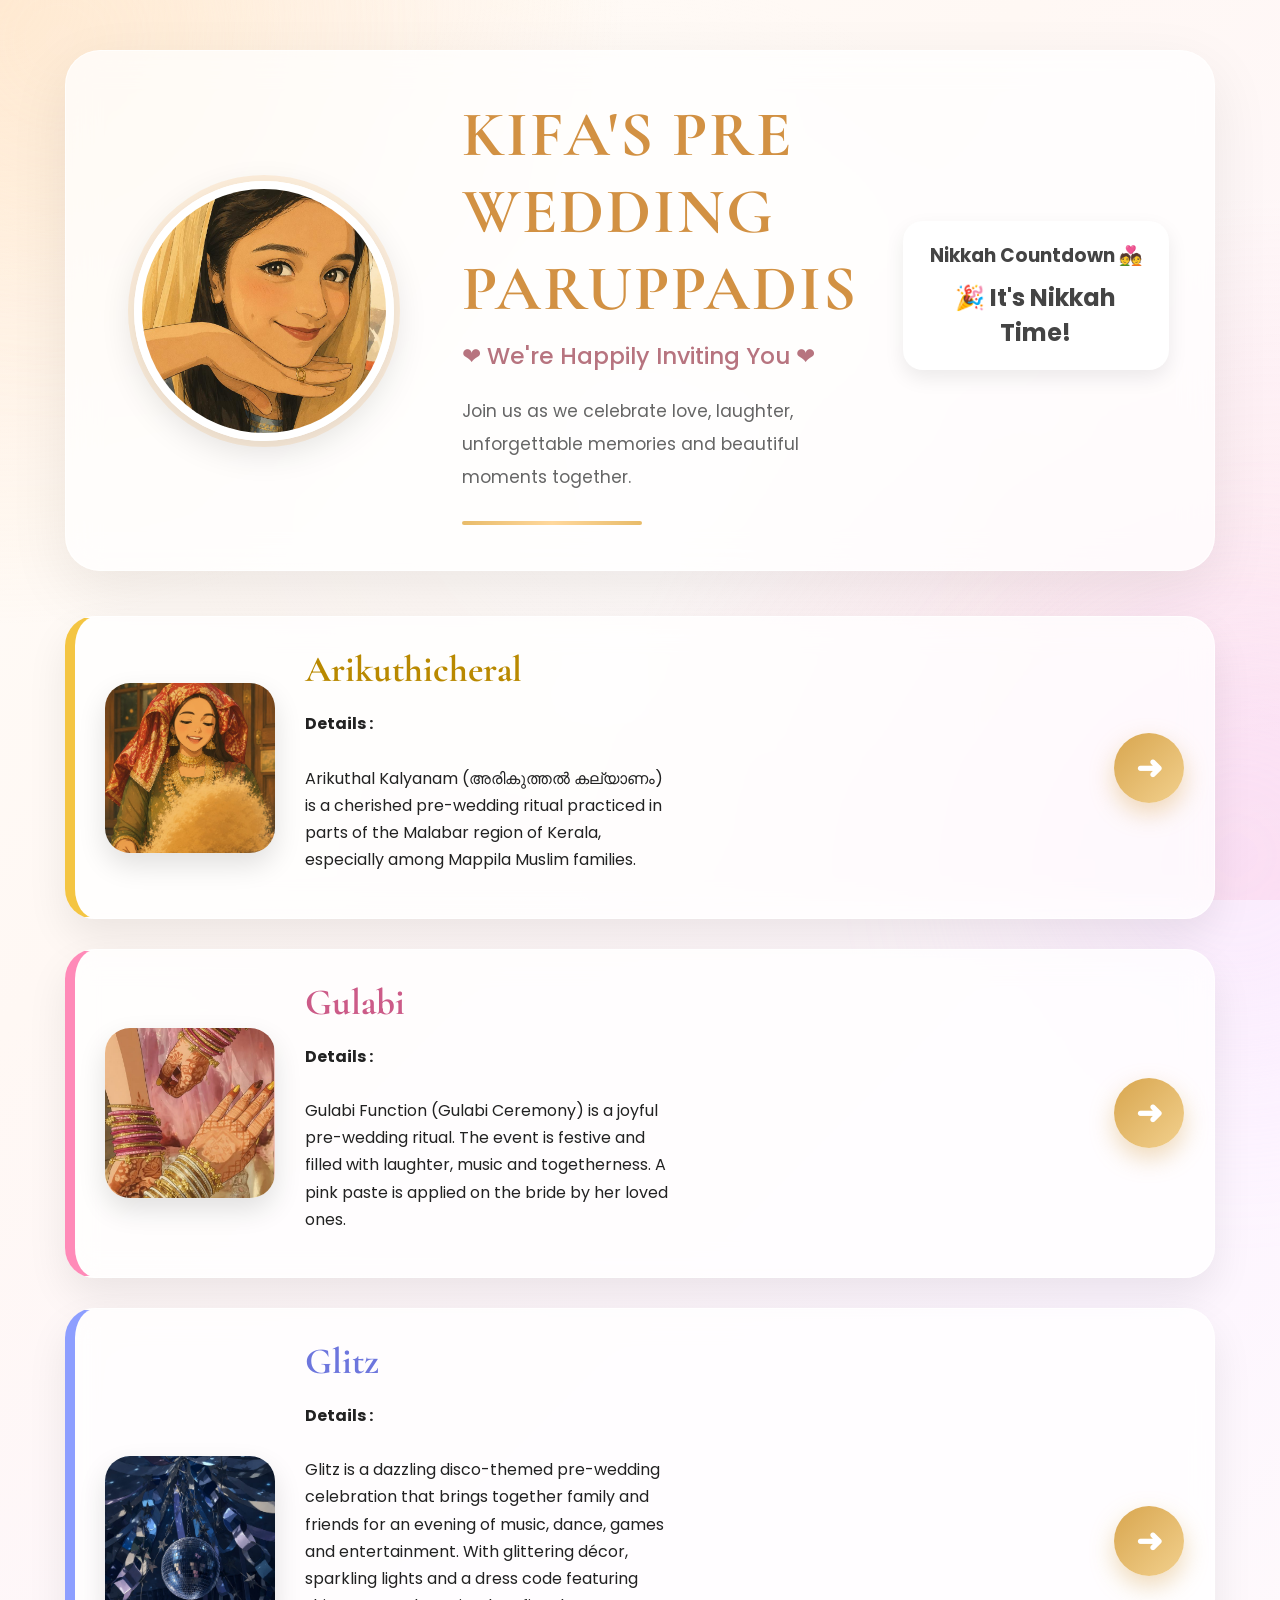
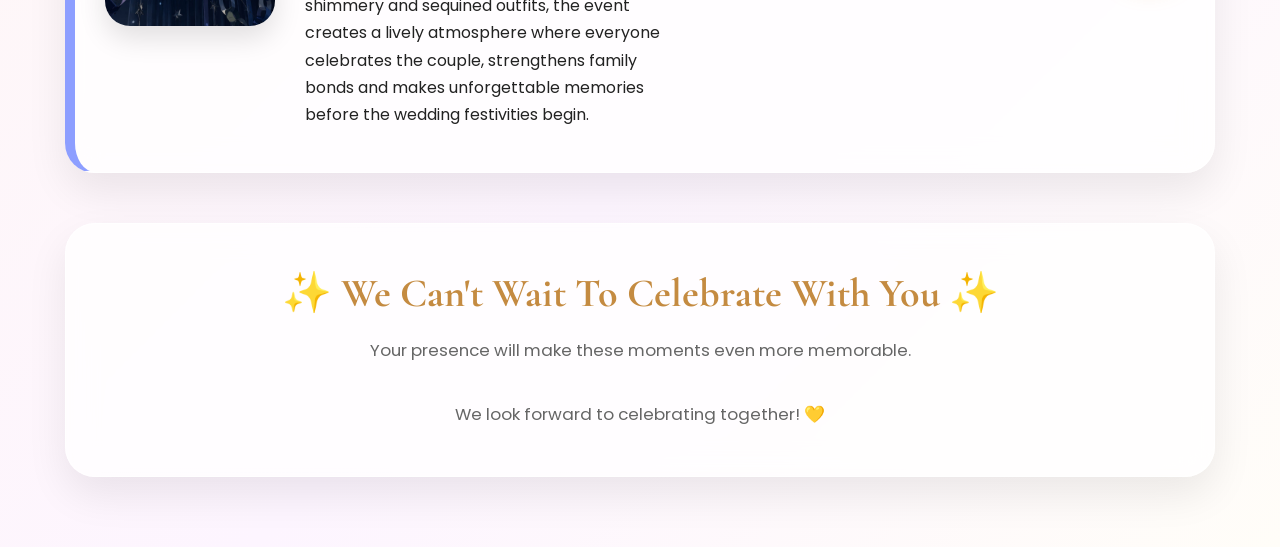
==== commit 90301dde: "Enhance countdown and clean up HTML structure Updated countdown functionality to display 'It's Nikka" ====
--- a/index.html
+++ b/index.html
@@ -26,239 +26,222 @@
 
 <div class="hero-card">
 
-<div class="hero-left">
-
-<div class="hero-image-circle">
-
-<img src="images\kifa.jpeg"
-class="hero-image">
-
-</div>
-
-</div>
-
-<div class="hero-right">
-
-<h1>KIFA'S PRE WEDDING PARUPPADIS</h1>
-
-<h3>❤ We're Happily Inviting You ❤</h3>
-
-<p>
-
-Join us as we celebrate love,
-laughter, unforgettable memories
-and beautiful moments together.
-
-</p>
-
-<div class="gold-line"></div>
-
-</div>
-        <div class="countdown-box">
+    <div class="hero-left">
+
+        <div class="hero-image-circle">
+            <img src="images/kifa.jpeg" class="hero-image" alt="Kifa">
+        </div>
+
+    </div>
+
+    <div class="hero-right">
+
+        <h1>KIFA'S PRE WEDDING PARUPPADIS</h1>
+
+        <h3>❤ We're Happily Inviting You ❤</h3>
+
+        <p>
+            Join us as we celebrate love, laughter,
+            unforgettable memories and beautiful moments together.
+        </p>
+
+        <div class="gold-line"></div>
+
+    </div>
+
+    <div class="countdown-box">
         <h3>Nikkah Countdown 💑</h3>
         <div id="countdown"></div>
     </div>
 
 </div>
-    
+
+<!-- ========================= -->
+<!-- ARIKUTHICHERAL -->
+<!-- ========================= -->
+
+<a href="arikuthicheral.html" class="event-link">
+
+<div class="event-card yellow">
+
+    <div class="event-image">
+        <img src="images/ari.jpeg" alt="Arikuthicheral">
+    </div>
+
+    <div class="event-details">
+
+        <h2>Arikuthicheral</h2>
+
+        <div class="event-info">
+
+            <div>
+
+                <p>
+                    <strong>Details :</strong><br><br>
+
+                    Arikuthal Kalyanam (അരികുത്തൽ കല്യാണം) is a cherished pre-wedding ritual practiced in parts of the Malabar region of Kerala, especially among Mappila Muslim families.
+                </p>
+
+            </div>
+
+        </div>
+
+    </div>
+
+    <div class="open-button">
+        ➜
+    </div>
+
+</div>
+
+</a>
+
+<!-- ========================= -->
+<!-- GULABI -->
+<!-- ========================= -->
+
+<a href="gulabi.html" class="event-link">
+
+<div class="event-card pink">
+
+    <div class="event-image">
+        <img src="images/gulabi.jpeg" alt="Gulabi">
+    </div>
+
+    <div class="event-details">
+
+        <h2>Gulabi</h2>
+
+        <div class="event-info">
+
+            <div>
+
+                <p>
+
+                    <strong>Details :</strong><br><br>
+
+                    Gulabi Function (Gulabi Ceremony) is a joyful pre-wedding ritual. The event is festive and filled with laughter, music and togetherness. A pink paste is applied on the bride by her loved ones.
+
+                </p>
+
+            </div>
+
+        </div>
+
+    </div>
+
+    <div class="open-button">
+        ➜
+    </div>
+
+</div>
+
+</a>
+
+<!-- ========================= -->
+<!-- GLITZ -->
+<!-- ========================= -->
+
+<a href="glitz.html" class="event-link">
+
+<div class="event-card blue">
+
+    <div class="event-image">
+        <img src="images/glitz.jpeg" alt="Glitz">
+    </div>
+
+    <div class="event-details">
+
+        <h2>Glitz</h2>
+
+        <div class="event-info">
+
+            <div>
+
+                <p>
+
+                    <strong>Details :</strong><br><br>
+
+                    Glitz is a dazzling disco-themed pre-wedding celebration that brings together family and friends for an evening of music, dance, games and entertainment. With glittering décor, sparkling lights and a dress code featuring shimmery and sequined outfits, the event creates a lively atmosphere where everyone celebrates the couple, strengthens family bonds and makes unforgettable memories before the wedding festivities begin.
+
+                </p>
+
+            </div>
+
+        </div>
+
+    </div>
+
+    <div class="open-button">
+        ➜
+    </div>
+
+</div>
+
+</a>
+
+<!-- ========================= -->
+<!-- FOOTER -->
+<!-- ========================= -->
+
+<div class="footer-card">
+
+<h2>✨ We Can't Wait To Celebrate With You ✨</h2>
+
+<p>
+
+Your presence will make these moments even more memorable.
+
+<br><br>
+
+We look forward to celebrating together!
+
+💛
+
+</p>
+
+</div>
+
+</div>
+
+<!-- ========================= -->
+<!-- COUNTDOWN -->
+<!-- ========================= -->
+
 <script>
 
-const countdown=document.getElementById("countdown");
-
-const target=new Date("July 29, 2026 16:30:00");
-
-setInterval(()=>{
-
-let now=new Date();
-
-let diff=target-now;
-
-let d=Math.floor(diff/(1000*60*60*24));
-let h=Math.floor((diff%(1000*60*60*24))/(1000*60*60));
-let m=Math.floor((diff%(1000*60*60))/(1000*60));
-let s=Math.floor((diff%(1000*60))/(1000));
-        
-countdown.innerHTML=
-`${d} Days ${h} Hours ${m} Minutes ${s} Seconds` ;
-
-},1000);
+const countdown = document.getElementById("countdown");
+
+const target = new Date("July 29, 2026 16:30:00");
+
+function updateCountdown(){
+
+    const now = new Date();
+
+    const diff = target - now;
+
+    if(diff <= 0){
+
+        countdown.innerHTML = "🎉 It's Nikkah Time!";
+        return;
+    }
+
+    const d = Math.floor(diff / (1000 * 60 * 60 * 24));
+    const h = Math.floor((diff % (1000 * 60 * 60 * 24)) / (1000 * 60 * 60));
+    const m = Math.floor((diff % (1000 * 60 * 60)) / (1000 * 60));
+    const s = Math.floor((diff % (1000 * 60)) / 1000);
+
+    countdown.innerHTML =
+    `${d} Days ${h} Hours ${m} Minutes ${s} Seconds`;
+
+}
+
+updateCountdown();
+
+setInterval(updateCountdown,1000);
 
 </script>
 
-<!-- ========================= -->
-<!-- ARIKUTHICHERAL -->
-<!-- ========================= -->
-
-<a href="arikuthicheral.html" class="event-link">
-
-<div class="event-card yellow">
-
-<div class="event-image">
-
-<img src="images\ari.jpeg">
-
-</div>
-
-<div class="event-details">
-
-<h2>Arikuthicheral</h2>
-
-<div class="event-info">
-
-<div>
-
-<p>
-    
-
-</p>
-
-<p>
-
-
-<strong>Details :</strong>
-
-Arikuthal Kalyanam (അരികുത്തൽ കല്യാണം) is a cherished pre-wedding ritual practiced in parts of the Malabar region of Kerala, especially among Mappila Muslim families.
-
-</p>
-
-<p>
-
-
-
-</div>
-
-</div>
-
-</div>
-
-<div class="open-button">
-
-➜
-
-</div>
-
-</div>
-
-</a>
-<!-- ========================= -->
-<!-- GULABI -->
-<!-- ========================= -->
-
-<a href="gulabi.html" class="event-link">
-
-<div class="event-card pink">
-
-<div class="event-image">
-
-<img src="images\gulabi.jpeg" alt="Gulabi">
-
-</div>
-
-<div class="event-details">
-
-<h2>Gulabi</h2>
-
-<div class="event-info">
-
-<div>
-
-<p>
-
-<strong>Details :</strong>
-Gulabi Function (Gulabi Ceremony) is a joyful pre-wedding ritual.The event is festive and filled with laughter, music, and togethernes. A pink paste is applied on the bride by her loved ones.
-</p>
-
-</div>
-
-<div>
-
-
-
-</div>
-
-</div>
-
-</div>
-
-<div class="open-button">
-
-➜
-
-</div>
-
-</div>
-
-</a>
-
-
-<!-- ========================= -->
-<!-- GLITZ -->
-<!-- ========================= -->
-
-<a href="glitz.html" class="event-link">
-
-<div class="event-card blue">
-
-<div class="event-image">
-
-<img src="images\glitz.jpeg" alt="Glitz">
-
-</div>
-
-<div class="event-details">
-
-<h2>Glitz</h2>
-
-<div class="event-info">
-
-<div>
-
-<p>
-
-<strong>Details :</strong>
-
-Glitz is a dazzling disco-themed pre-wedding celebration that brings together family and friends for an evening of music, dance, games, and entertainment. With glittering décor, sparkling lights, and a dress code featuring shimmery and sequined outfits, the event creates a lively atmosphere where everyone celebrates the couple, strengthens family bonds, and makes unforgettable memories before the wedding festivities begin.
-
-</p>
-
-</div>
-<div>
-</div>
-
-<div class="open-button">
-
-➜
-
-</div>
-
-</div>
-
-</a>
-
-
-<!-- ========================= -->
-<!-- FOOTER -->
-<!-- ========================= -->
-
-<div class="footer-card">
-
-<h2>✨ We Can't Wait To Celebrate With You ✨</h2>
-
-<p>
-
-Your presence will make these moments
-even more memorable.
-
-We look forward to celebrating together!
-
-💛
-
-</p>
-
-</div>
-
-</div>
-
 </body>
 
 </html>
